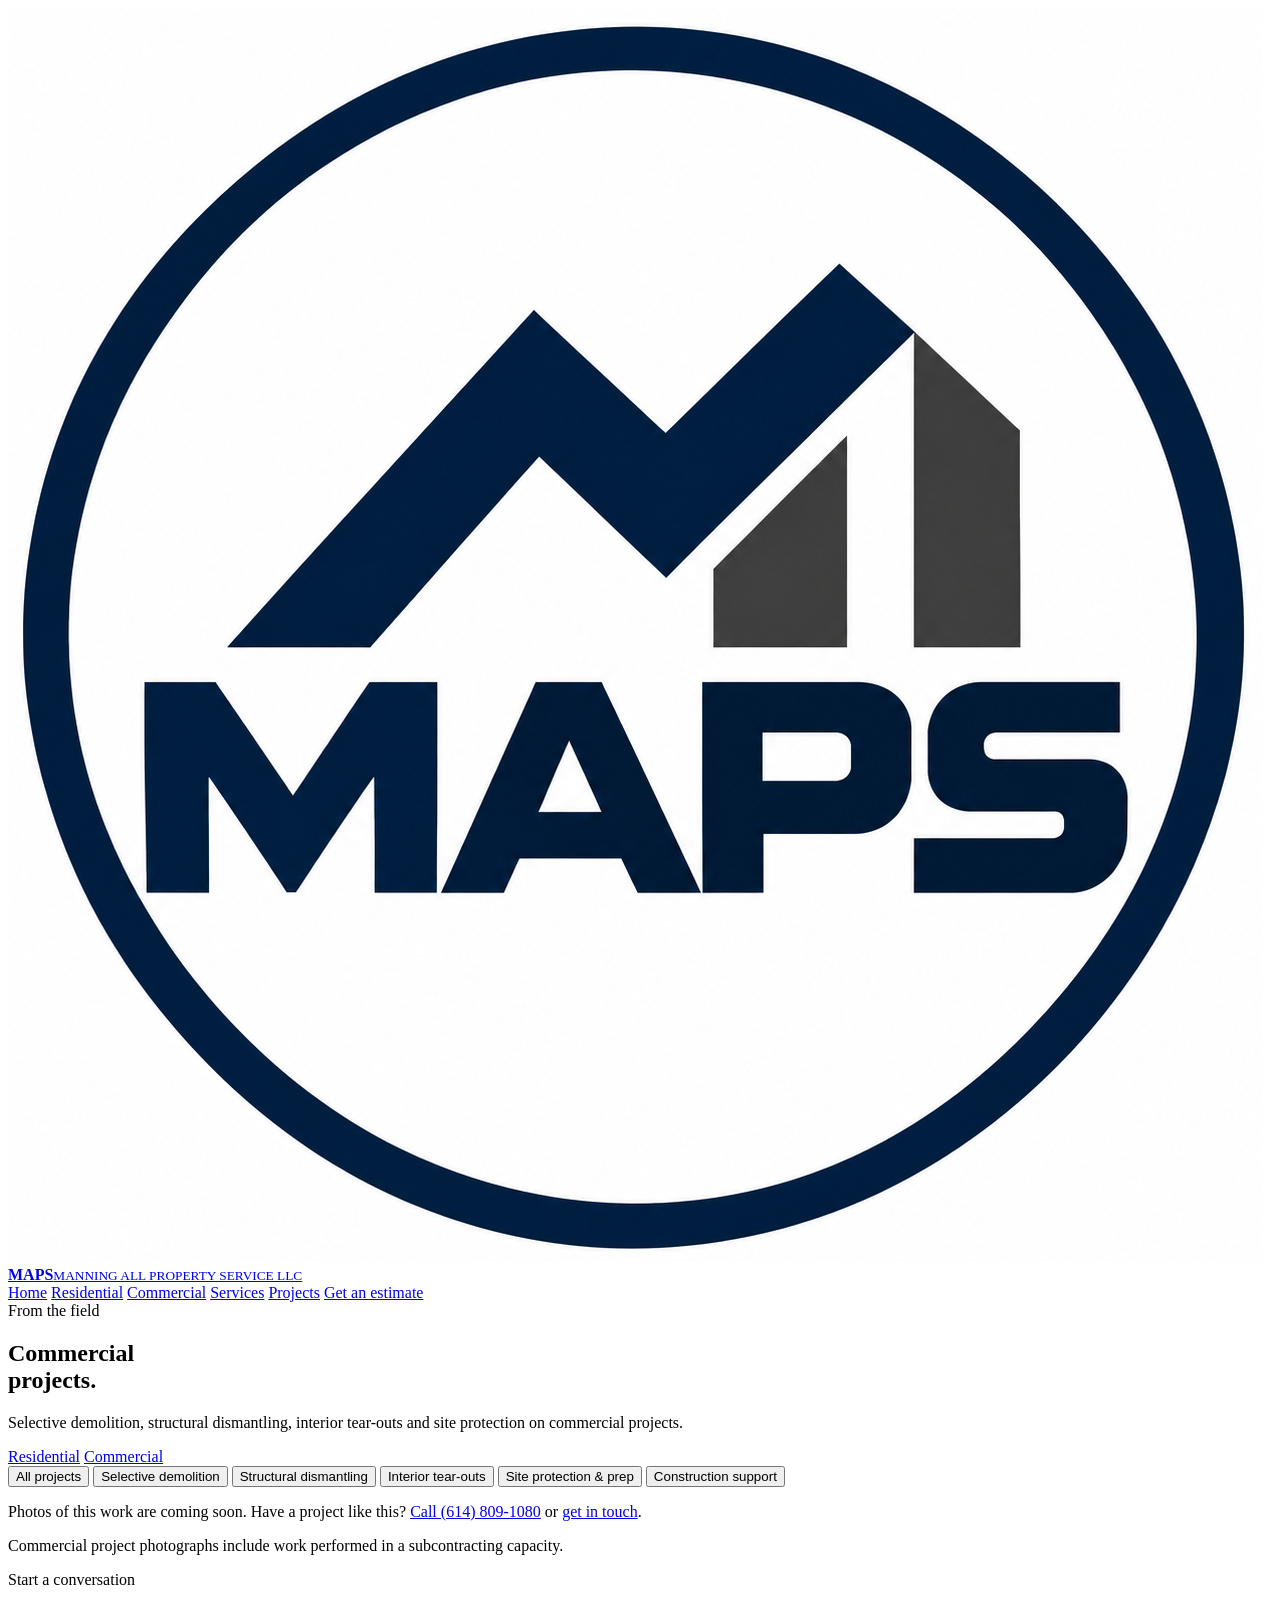
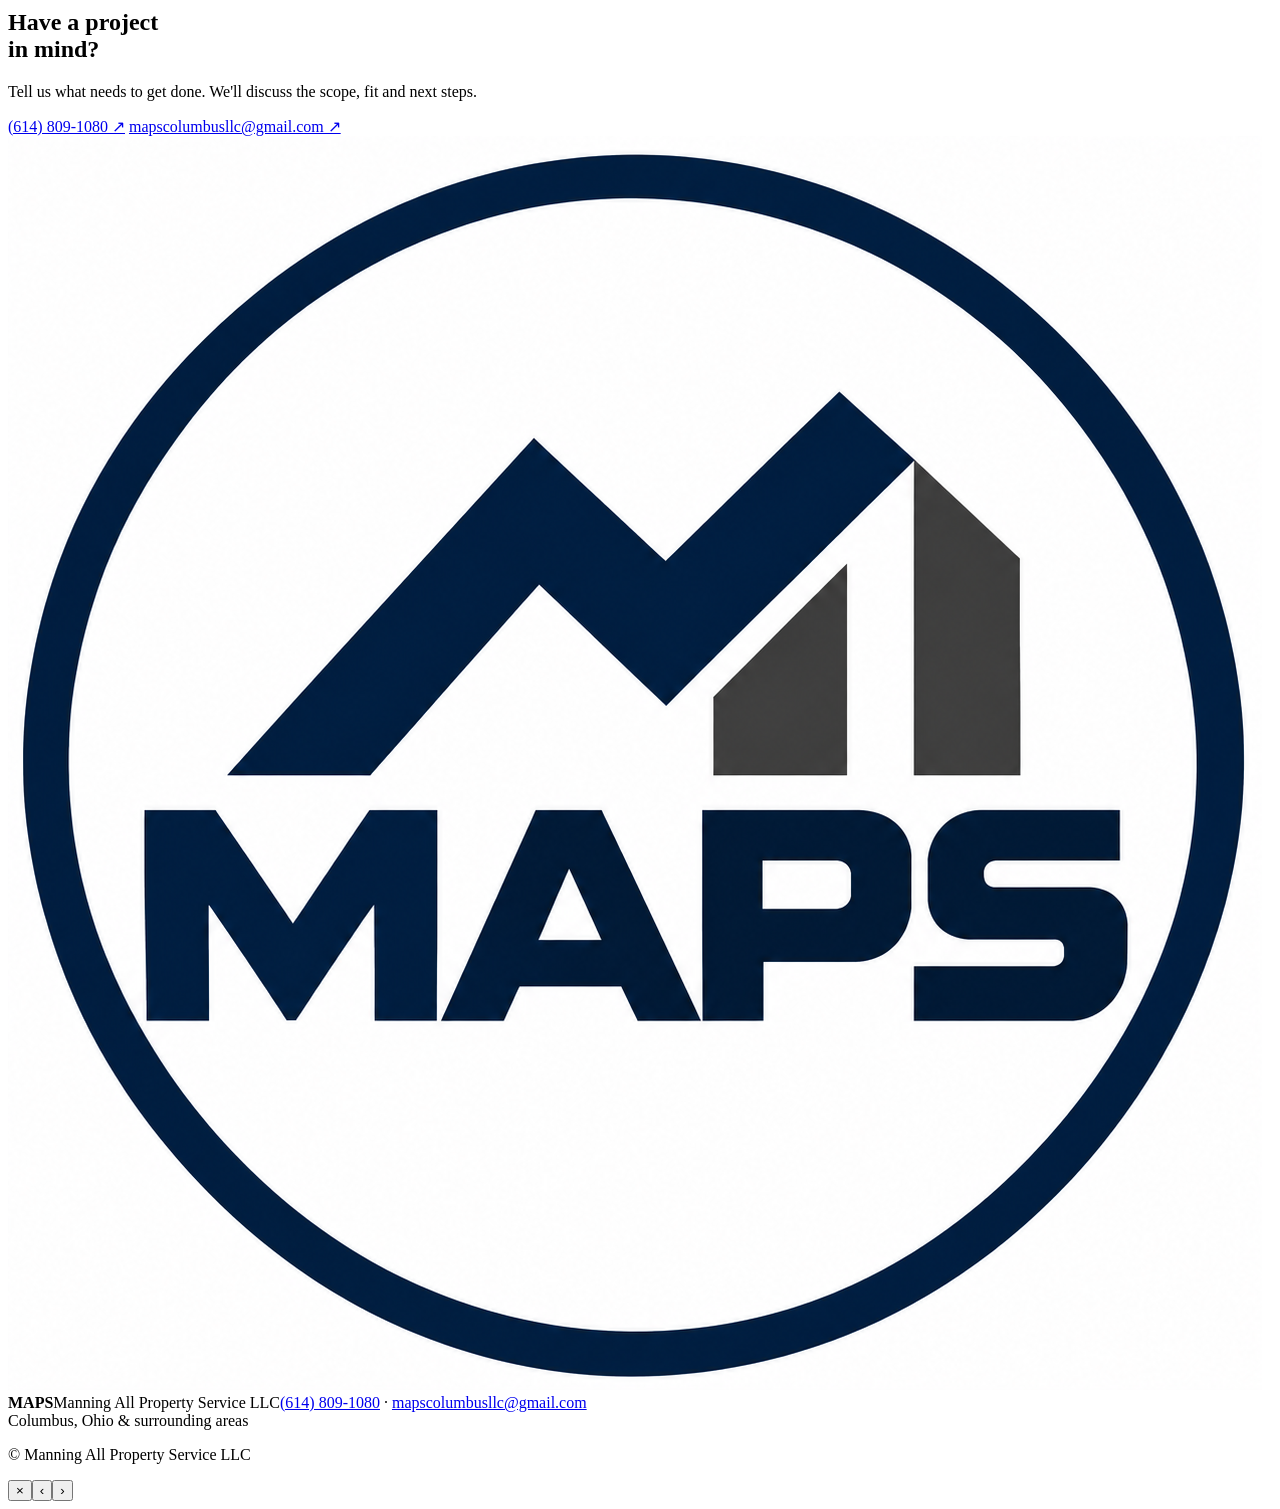
==== commercial-projects.html @ 6e8c0069 "New site: landing page, residential/commercial pages, project galleries" ====
<!doctype html>
<html lang="en">
<head>
<meta charset="utf-8">
<meta name="viewport" content="width=device-width,initial-scale=1">
<title>Commercial Projects | MAPS</title>
<meta name="description" content="Photos of MAPS commercial projects in Columbus and Central Ohio.">
<link rel="icon" href="maps-logo.png">
<link rel="stylesheet" href="css/site.css">
</head>
<body>
<header class="header"><div class="container nav">
  <a class="brand" href="index.html"><img alt="MAPS logo" src="maps-logo.png"><span><b>MAPS</b><small>MANNING ALL PROPERTY SERVICE LLC</small></span></a>
  <nav class="menu">
    <a class="hide-sm" href="index.html">Home</a>
    <a class="hide-sm" href="residential.html">Residential</a>
    <a class="hide-sm" href="commercial.html">Commercial</a>
    <a class="hide-sm" href="commercial.html#services">Services</a>
    <a href="commercial-projects.html" aria-current="page">Projects</a>
    <a class="navcta" href="commercial.html#contact">Get an estimate</a>
  </nav>
</div></header>

<main id="top">
<section class="gallery-hero"><div class="container">
  <span class="eyebrow">From the field</span>
  <h1>Commercial<br>projects.</h1>
  <p>Selective demolition, structural dismantling, interior tear-outs and site protection on commercial projects.</p>
  <nav class="gallery-switch" aria-label="Choose a gallery">
    <a href="residential-projects.html">Residential</a>
    <a href="commercial-projects.html" aria-current="page">Commercial</a>
  </nav>
</div></section>
<section class="gallery"><div class="container">
  <div class="gallery-filters" role="group" aria-label="Filter by service">
    <button type="button" data-filter="all" aria-pressed="true">All projects</button>
    <button type="button" data-filter="selective-demolition">Selective demolition</button>
    <button type="button" data-filter="structural-dismantling">Structural dismantling</button>
    <button type="button" data-filter="interior-tear-outs">Interior tear-outs</button>
    <button type="button" data-filter="site-protection">Site protection &amp; prep</button>
    <button type="button" data-filter="construction-support">Construction support</button>
  </div>
  <p class="gallery-count" aria-live="polite"></p>
  <!-- Photos come from data/commercial-projects.json (add as many as you like) -->
  <div class="gallery-grid" data-photos="data/commercial-projects.json"></div>
  <p class="gallery-empty">Photos of this work are coming soon. Have a project like this? <a href="tel:+16148091080">Call (614) 809-1080</a> or <a href="commercial.html#contact">get in touch</a>.</p>
  <p class="fine">Commercial project photographs include work performed in a subcontracting capacity.</p>
</div></section>
<section class="contact" id="contact"><div class="container contact-grid">
  <div>
    <span class="eyebrow">Start a conversation</span>
    <h2>Have a project<br>in mind?</h2>
    <p>Tell us what needs to get done. We'll discuss the scope, fit and next steps.</p>
  </div>
  <div class="contact-links">
    <a href="tel:+16148091080">(614) 809-1080 ↗</a>
    <a href="mailto:mapscolumbusllc@gmail.com?subject=Commercial%20Estimate%20Request">mapscolumbusllc@gmail.com ↗</a>
  </div>
</div></section>
</main>

<footer><div class="container foot">
  <div class="footer-brand"><img alt="MAPS logo" src="maps-logo.png"><div><strong>MAPS</strong><span>Manning All Property Service LLC</span><span><a href="tel:+16148091080">(614) 809-1080</a> · <a href="mailto:mapscolumbusllc@gmail.com">mapscolumbusllc@gmail.com</a></span></div></div>
  <div><span>Columbus, Ohio &amp; surrounding areas</span><p>© <span id="year"></span> Manning All Property Service LLC</p></div>
</div></footer>

<div aria-hidden="true" aria-label="Enlarged project photo" aria-modal="true" class="lightbox" id="photo-lightbox" role="dialog"><button aria-label="Close photo" class="lightbox-close" type="button">×</button><button aria-label="Previous photo" class="lightbox-prev" type="button">‹</button><img alt="" id="lightbox-image"><button aria-label="Next photo" class="lightbox-next" type="button">›</button><div class="lightbox-caption" id="lightbox-caption"></div></div>
<script src="js/site.js"></script>
</body>
</html>
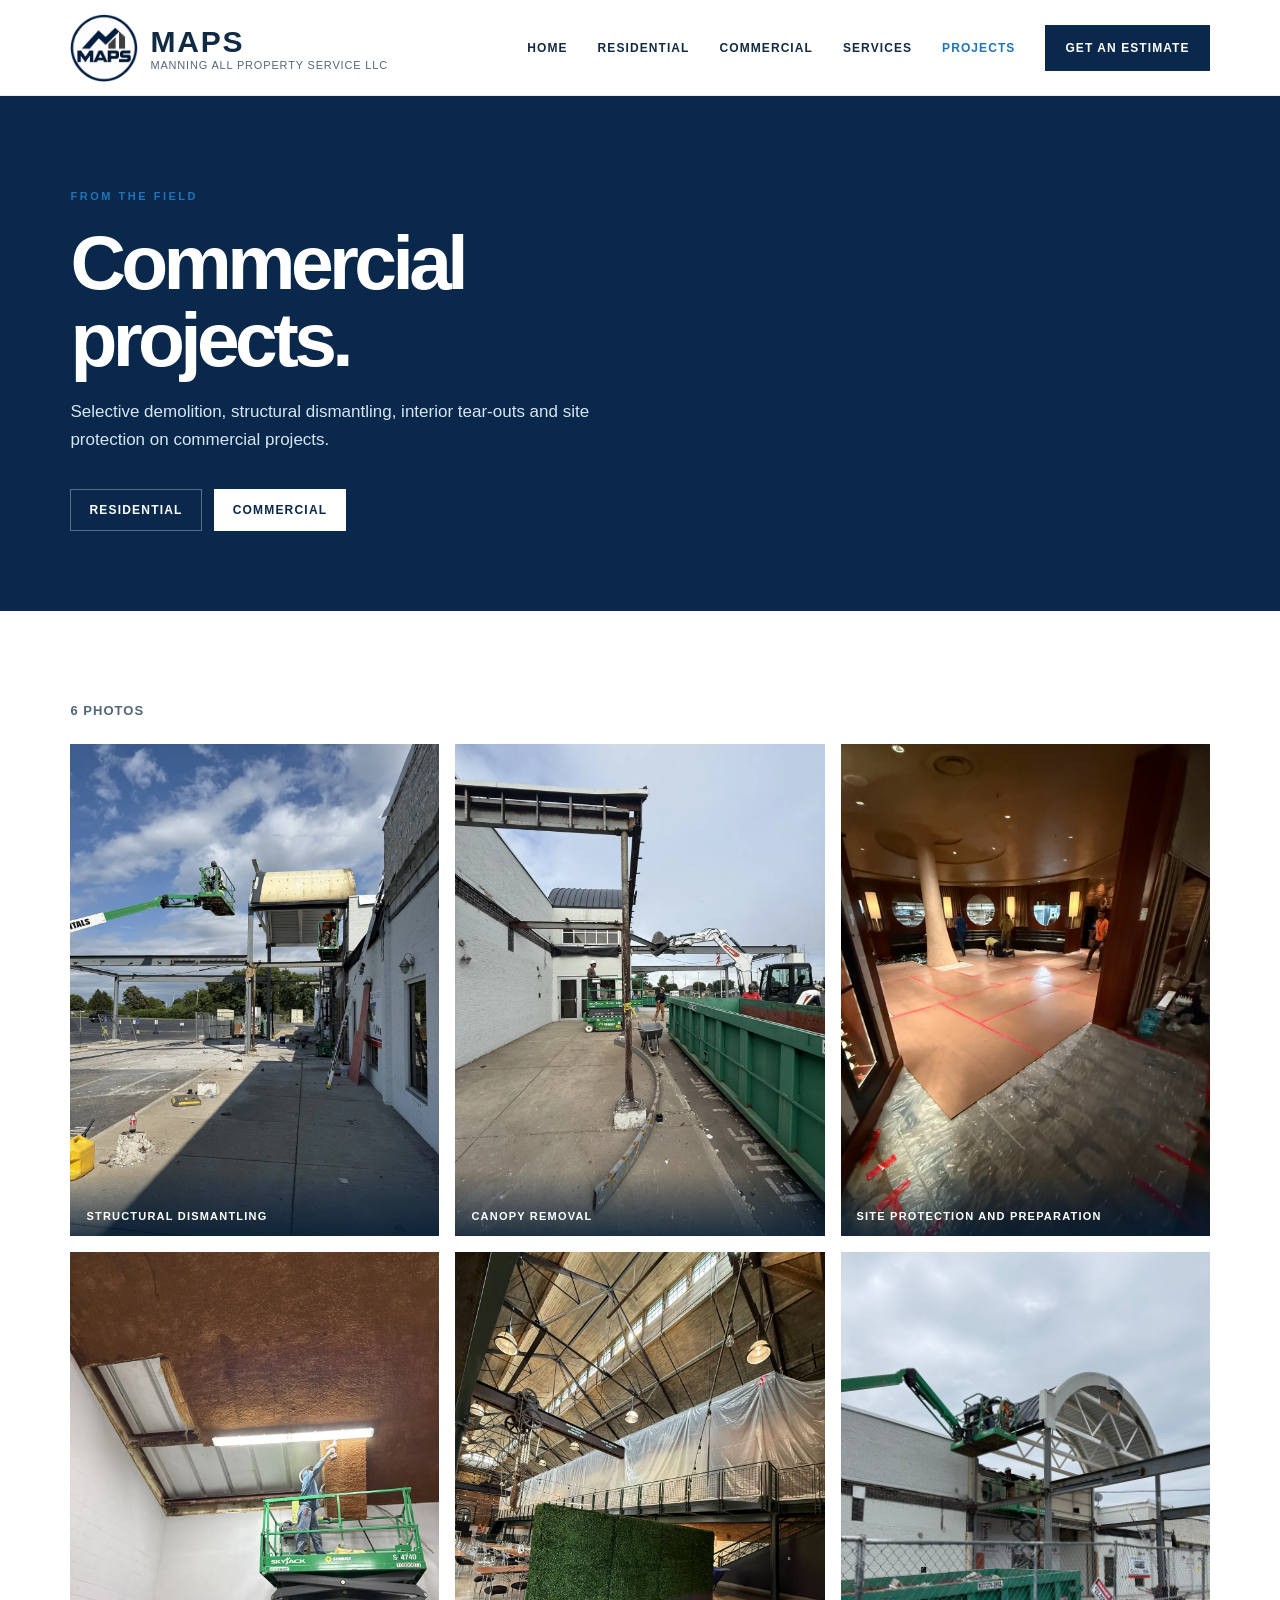
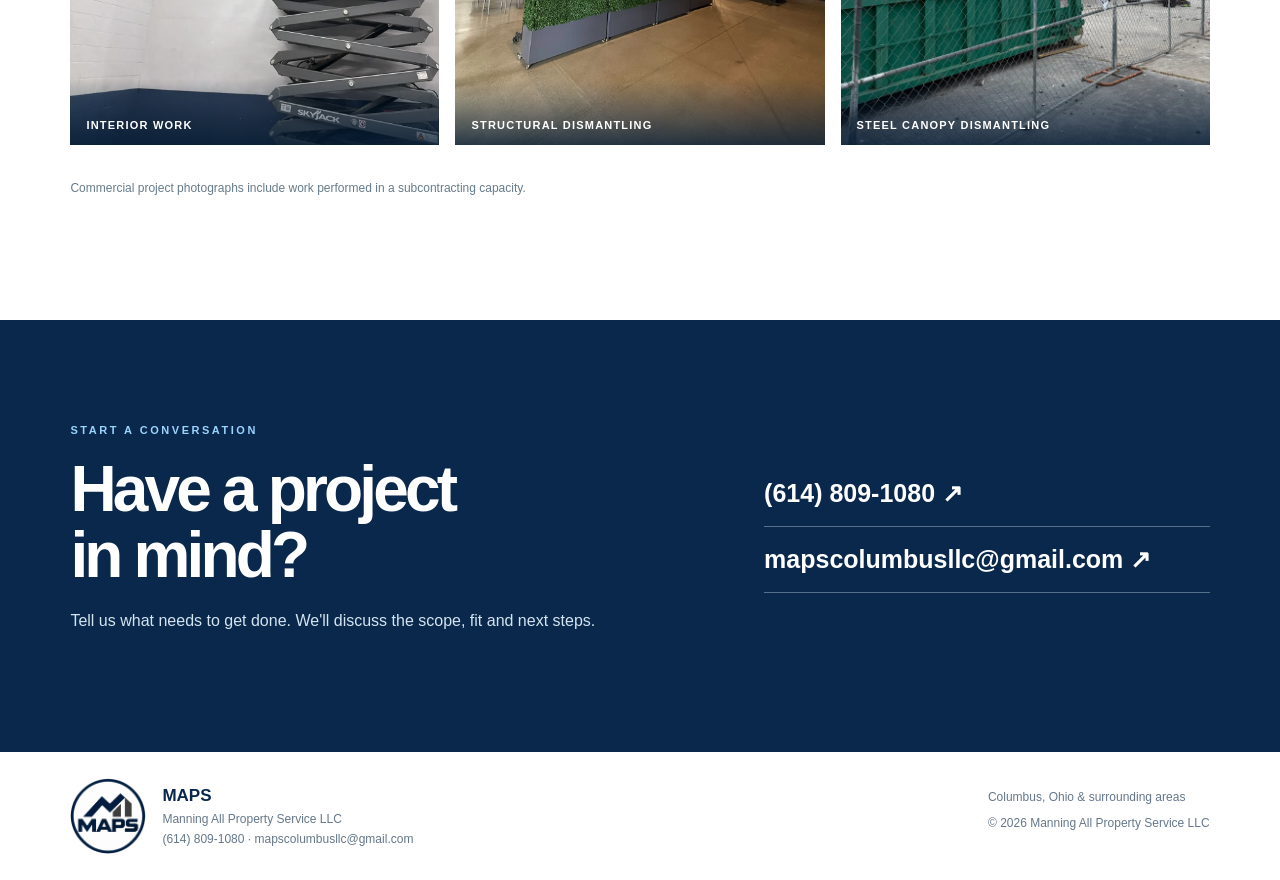
==== commit c42d8ea9: "Services list drives cards, filters and photos" ====
--- a/commercial-projects.html
+++ b/commercial-projects.html
@@ -32,14 +32,7 @@
   </nav>
 </div></section>
 <section class="gallery"><div class="container">
-  <div class="gallery-filters" role="group" aria-label="Filter by service">
-    <button type="button" data-filter="all" aria-pressed="true">All projects</button>
-    <button type="button" data-filter="selective-demolition">Selective demolition</button>
-    <button type="button" data-filter="structural-dismantling">Structural dismantling</button>
-    <button type="button" data-filter="interior-tear-outs">Interior tear-outs</button>
-    <button type="button" data-filter="site-protection">Site protection &amp; prep</button>
-    <button type="button" data-filter="construction-support">Construction support</button>
-  </div>
+  <div class="gallery-filters" role="group" aria-label="Filter by service"></div>
   <p class="gallery-count" aria-live="polite"></p>
   <!-- Photos come from data/commercial-projects.json (add as many as you like) -->
   <div class="gallery-grid" data-photos="data/commercial-projects.json"></div>
--- a/css/site.css
+++ b/css/site.css
@@ -0,0 +1,223 @@
+/* MAPS shared styles — used by every page */
+:root{--navy:#09284b;--blue:#2074b9;--ink:#102b43;--muted:#52677a;--offwhite:#f4f2ee;--white:#fff}
+*{box-sizing:border-box}
+html{scroll-behavior:smooth}
+body{margin:0;background:#fff;color:var(--ink);font-family:Arial,Helvetica,sans-serif}
+a{text-decoration:none;color:inherit}
+button{font:inherit;cursor:pointer}
+img{max-width:100%}
+.container{width:min(1240px,89%);margin:auto}
+
+/* Header */
+.header{height:96px;background:#fff;display:flex;align-items:center;position:sticky;top:0;z-index:20;border-bottom:1px solid #e6edf2}
+.nav{display:flex;justify-content:space-between;align-items:center;gap:24px}
+.brand{display:flex;align-items:center;gap:12px;flex-shrink:0}
+.brand img{width:68px;height:68px;border-radius:50%;object-fit:cover}
+.brand b{font-size:30px;letter-spacing:.06em}
+.brand small{display:block;font-size:11px;letter-spacing:.075em;color:var(--muted)}
+.menu{display:flex;align-items:center;gap:30px;font-size:12px;font-weight:800;text-transform:uppercase;letter-spacing:.09em}
+.menu a:hover,.menu a[aria-current="page"]{color:var(--blue)}
+.menu .navcta,.menu .navcta:hover{background:var(--navy);color:#fff;padding:16px 20px}
+
+/* Hero */
+.hero{background:var(--navy);color:#fff;position:relative;overflow:hidden}
+.hero-grid{display:grid;grid-template-columns:48% 52%;min-height:640px}
+.hero-copy{padding:90px 4% 90px max(3vw,calc((100vw - 1400px)/2));display:flex;flex-direction:column;justify-content:center}
+.eyebrow{font-size:11px;text-transform:uppercase;letter-spacing:.23em;font-weight:800;color:var(--blue)}
+.hero .eyebrow,.contact .eyebrow,.band .eyebrow{color:#9bd4ff}
+.hero h1{font-size:clamp(54px,6vw,98px);line-height:.98;letter-spacing:-.065em;margin:25px 0}
+.hero p{font-size:17px;line-height:1.7;max-width:420px;color:#d7e6f5}
+.hero a.action{margin-top:30px;background:#fff;color:var(--navy);font-weight:800;font-size:12px;letter-spacing:.11em;padding:18px 23px;align-self:flex-start;text-transform:uppercase}
+.hero-photo{position:relative;min-height:520px;background:#1c3a5c}
+.hero-photo img{width:100%;height:100%;position:absolute;inset:0;object-fit:cover}
+.vertical{position:absolute;bottom:24px;right:26px;color:#fff;font-size:11px;letter-spacing:.2em;text-transform:uppercase;text-shadow:0 1px 4px #000}
+
+/* Text + photo sections */
+.intro{padding:120px 0 100px}
+.intro-grid{display:grid;grid-template-columns:1fr 1.3fr;gap:12%;align-items:start}
+.intro h2,.story h2,.contact h2,.oncall h2{font-size:clamp(40px,5vw,72px);line-height:1.04;letter-spacing:-.06em;margin:18px 0}
+.intro p,.story p,.oncall p{font-size:17px;line-height:1.85;color:var(--muted)}
+.rule{height:4px;width:66px;background:var(--blue);margin-top:30px}
+.story{padding:35px 0 120px;overflow:hidden}
+.story-grid{display:grid;grid-template-columns:1fr 1fr;gap:8%;align-items:center}
+.story-copy{padding:50px 0}
+.story-number{font-size:12px;font-weight:800;letter-spacing:.2em;color:var(--blue);text-transform:uppercase}
+.details{font-size:12px;font-weight:800;letter-spacing:.13em;text-transform:uppercase;color:var(--navy);margin-top:25px;line-height:1.9}
+.image-composition{position:relative;padding:0 40px 65px 0}
+.image-composition img.main-img{display:block;width:100%;height:520px;object-fit:cover;background:#dde6ee}
+.image-composition img.inset{position:absolute;width:46%;height:250px;object-fit:cover;right:-20px;bottom:0;border:9px solid #fff;box-shadow:0 16px 45px #08294b24;background:#dde6ee}
+.story.reverse .story-copy{order:2}
+.story.reverse .image-composition{order:1;padding:55px 0 0 40px}
+.story.reverse .image-composition img.main-img{height:490px}
+.story.reverse .image-composition img.inset{left:-20px;right:auto;top:0;bottom:auto}
+.service-photo-strip{display:grid;grid-template-columns:1fr 1fr;gap:20px;margin-top:22px}
+.service-photo-strip img{width:100%;height:235px;object-fit:cover;display:block;background:#dde6ee}
+
+/* Navy band (One call. More possibilities.) */
+.band{background:var(--navy);color:#fff;padding:80px 0}
+.band-grid{display:grid;grid-template-columns:1fr 1.1fr auto;gap:45px;align-items:center}
+.band h2{font-size:clamp(34px,4vw,52px);line-height:1.05;letter-spacing:-.05em;margin:14px 0 0}
+.band p{color:#d4e4f1;line-height:1.75;font-size:16px;margin:0}
+.band a{border-bottom:2px solid #85c6fb;padding-bottom:9px;font-size:12px;font-weight:800;letter-spacing:.12em;text-transform:uppercase;white-space:nowrap}
+
+/* 24/7 on-call */
+.oncall{padding:100px 0;background:#f0f6fb}
+.oncall-grid{display:grid;grid-template-columns:1fr 1fr;gap:7%;align-items:center}
+.oncall-call{display:inline-block;margin-top:15px;background:var(--navy);color:#fff;padding:17px 23px;font-size:13px;font-weight:800;letter-spacing:.06em}
+.oncall-gallery{display:grid;grid-template-columns:1fr 1fr;gap:12px}
+.oncall-gallery img{width:100%;height:195px;object-fit:cover;display:block;background:#dde6ee}
+.oncall-gallery img:first-child{grid-column:span 2;height:290px}
+
+/* Selected projects slideshow */
+.work{padding:110px 0}
+.work-heading{display:flex;justify-content:space-between;align-items:end;gap:30px;margin-bottom:42px}
+.work-heading h2{font-size:clamp(39px,5vw,66px);line-height:1.05;letter-spacing:-.06em;margin:15px 0 0}
+.work-heading p{max-width:380px;color:var(--muted);line-height:1.7;margin:0}
+.project-slider{position:relative;overflow:hidden;background:var(--navy);height:560px}
+.project-slide{position:absolute;inset:0;margin:0;opacity:0;transition:opacity .6s;pointer-events:none}
+.project-slide.active{opacity:1;pointer-events:auto}
+.project-slide img{display:block;width:100%;height:100%;object-fit:cover}
+.project-slide figcaption{position:absolute;bottom:0;left:0;right:0;padding:55px 25px 22px;color:#fff;background:linear-gradient(transparent,#061d35df);font-weight:800;letter-spacing:.1em;text-transform:uppercase;font-size:13px;pointer-events:none}
+.slide-arrow{position:absolute;top:50%;transform:translateY(-50%);z-index:2;border:0;background:rgba(9,40,75,.75);color:#fff;font-size:26px;width:48px;height:48px}
+.slide-arrow:hover{background:var(--navy)}
+.slide-arrow.prev{left:14px}.slide-arrow.next{right:14px}
+.slide-footer{display:flex;justify-content:space-between;align-items:center;gap:16px;margin-top:16px;flex-wrap:wrap}
+.slide-status{font-size:13px;color:var(--muted);font-weight:700;letter-spacing:.08em}
+.view-all{font-size:12px;font-weight:800;letter-spacing:.12em;text-transform:uppercase;color:var(--navy);border-bottom:2px solid var(--blue);padding-bottom:6px}
+.slider-empty{color:#d4e4f1;display:flex;align-items:center;justify-content:center;height:100%;font-size:14px}
+.fine{font-size:12px;color:#667b8b;margin-top:18px;line-height:1.6}
+
+/* Project gallery pages */
+.gallery-hero{background:var(--navy);color:#fff;padding:90px 0 80px}
+.gallery-hero h1{font-size:clamp(48px,6vw,88px);line-height:1;letter-spacing:-.06em;margin:20px 0}
+.gallery-hero p{color:#d7e6f5;font-size:17px;line-height:1.7;max-width:560px;margin:0}
+.gallery-switch{display:flex;gap:12px;margin-top:34px;flex-wrap:wrap}
+.gallery-switch a{border:1px solid #57718a;color:#fff;padding:13px 18px;font-size:12px;font-weight:800;letter-spacing:.1em;text-transform:uppercase}
+.gallery-switch a[aria-current="page"]{background:#fff;color:var(--navy);border-color:#fff}
+.gallery{padding:70px 0 110px}
+.gallery-grid{columns:3 300px;column-gap:16px}
+.gallery-grid figure{margin:0 0 16px;break-inside:avoid;position:relative;overflow:hidden;background:#dde6ee}
+.gallery-grid img{display:block;width:100%;height:auto;transition:transform .5s}
+.gallery-grid figure:hover img{transform:scale(1.03)}
+.gallery-grid figcaption{position:absolute;left:0;right:0;bottom:0;padding:40px 16px 14px;color:#fff;font-size:11px;font-weight:800;letter-spacing:.11em;text-transform:uppercase;background:linear-gradient(transparent,#061d35d0);pointer-events:none}
+.gallery-count{color:var(--muted);font-size:13px;margin:0 0 26px;font-weight:700;letter-spacing:.08em;text-transform:uppercase}
+
+/* Contact + footer */
+.contact{background:var(--navy);color:#fff;padding:100px 0}
+.contact-grid{display:grid;grid-template-columns:1.4fr 1fr;gap:70px;align-items:center}
+.contact p{color:#d4e4f1;line-height:1.8}
+.contact-links{display:flex;flex-direction:column;gap:18px}
+.contact-links a{border-bottom:1px solid #57718a;padding-bottom:18px;font-size:clamp(16px,2.2vw,25px);font-weight:700;overflow-wrap:anywhere}
+.contact-links a:hover{color:#9bd4ff}
+footer{padding:26px 0;font-size:12px;color:#65778a}
+.foot{display:flex;justify-content:space-between;align-items:center;gap:20px;flex-wrap:wrap}
+.footer-brand{display:flex;align-items:center;gap:16px}
+.footer-brand img{width:76px;height:76px;border-radius:50%;object-fit:cover}
+.footer-brand strong{display:block;font-size:17px;color:var(--navy)}
+.footer-brand span{display:block;margin-top:6px}
+
+/* Photo enlarge (lightbox) */
+img.photo-expand{cursor:zoom-in}
+.lightbox{position:fixed;inset:0;background:rgba(3,14,26,.96);z-index:1000;display:none;align-items:center;justify-content:center;padding:55px 65px}
+.lightbox.open{display:flex}
+.lightbox img{max-width:100%;max-height:calc(100vh - 110px);object-fit:contain}
+.lightbox button{position:absolute;border:0;background:rgba(255,255,255,.15);color:#fff;font-size:27px;padding:9px 15px}
+.lightbox-close{right:20px;top:15px}.lightbox-prev{left:12px;top:50%}.lightbox-next{right:12px;top:50%}
+.lightbox-caption{position:absolute;bottom:16px;color:#fff;font-size:13px;text-align:center;left:12px;right:12px}
+
+/* Tablet */
+@media(max-width:900px){
+  .hero-grid{grid-template-columns:1fr}
+  .hero-copy{padding:80px 7%}
+  .hero-photo{min-height:400px}
+  .intro-grid,.story-grid,.band-grid,.contact-grid,.oncall-grid{grid-template-columns:1fr;gap:24px}
+  .story.reverse .image-composition{order:2}.story.reverse .story-copy{order:1}
+  .intro{padding:85px 0 50px}.story{padding:35px 0 65px}.story-copy{padding:15px 0}
+  .band a{justify-self:start}
+  .work{padding:75px 0}.work-heading{display:block}.work-heading p{margin-top:14px}
+  .oncall{padding:70px 0}
+  .project-slider{height:440px}
+}
+/* Phone */
+@media(max-width:600px){
+  .header{height:76px}
+  .brand img{width:46px;height:46px}.brand b{font-size:21px}.brand small{display:none}
+  .menu{gap:14px;font-size:10px;letter-spacing:.06em}
+  .menu>a.hide-sm{display:none}
+  .menu .navcta{padding:11px 10px;white-space:nowrap}
+  .hero h1{font-size:clamp(45px,12vw,64px)}
+  .hero-photo{min-height:320px}
+  .image-composition{padding-right:22px;padding-bottom:40px}
+  .image-composition img.main-img,.story.reverse .image-composition img.main-img{height:330px}
+  .image-composition img.inset{height:150px;right:-8px;border-width:5px}
+  .story.reverse .image-composition{padding-left:22px}
+  .story.reverse .image-composition img.inset{left:-8px}
+  .service-photo-strip{gap:12px}.service-photo-strip img{height:145px}
+  .oncall-gallery img{height:140px}.oncall-gallery img:first-child{height:220px}
+  .project-slider{height:320px}
+  .slide-arrow{width:40px;height:40px;font-size:22px}
+  .contact{padding:75px 0}
+  .lightbox{padding:55px 35px}.lightbox button{font-size:21px;padding:7px 10px}
+  .footer-brand img{width:62px;height:62px}
+  .gallery-hero{padding:65px 0 55px}
+}
+@media(prefers-reduced-motion:reduce){.project-slide,.gallery-grid img{transition:none}}
+@media(max-width:400px){.brand b{display:none}.menu{gap:12px}}
+
+/* Hero secondary link */
+.hero-actions{display:flex;align-items:center;gap:26px;flex-wrap:wrap;margin-top:30px}
+.hero-actions .action{margin-top:0}
+.action-link{color:#fff;font-size:12px;font-weight:800;letter-spacing:.11em;text-transform:uppercase;border-bottom:2px solid #85c6fb;padding-bottom:6px}
+
+/* Residential service cards */
+.services{padding:110px 0 40px}
+.services-heading{display:flex;justify-content:space-between;align-items:end;gap:40px;margin-bottom:44px}
+.services-heading h2{font-size:clamp(40px,5vw,72px);line-height:1.04;letter-spacing:-.06em;margin:18px 0 0}
+.services-heading p{max-width:400px;color:var(--muted);line-height:1.75;margin:0}
+.service-grid{display:grid;grid-template-columns:repeat(4,1fr);gap:16px}
+.service-card{display:flex;flex-direction:column;background:#f0f6fb;padding:28px 24px 24px;min-height:230px;border-top:4px solid transparent;transition:border-color .2s,transform .2s,box-shadow .2s}
+.service-card:hover,.service-card:focus-visible{border-top-color:var(--blue);transform:translateY(-3px);box-shadow:0 14px 34px #08294b1f}
+.service-num{font-size:12px;font-weight:800;letter-spacing:.2em;color:var(--blue)}
+.service-card h3{font-size:23px;letter-spacing:-.03em;line-height:1.15;margin:16px 0 10px;color:var(--navy)}
+.service-card p{color:var(--muted);line-height:1.6;font-size:15px;margin:0 0 18px}
+.service-more{margin-top:auto;font-size:11px;font-weight:800;letter-spacing:.12em;text-transform:uppercase;color:var(--navy)}
+.service-card.ask{background:var(--navy)}
+.service-card.ask h3{color:#fff}.service-card.ask p{color:#d4e4f1}.service-card.ask .service-num{color:#9bd4ff}.service-card.ask .service-more{color:#fff}
+
+/* How it works */
+.steps{padding:100px 0;background:#f0f6fb}
+.steps h2{font-size:clamp(36px,4.5vw,60px);line-height:1.05;letter-spacing:-.055em;margin:16px 0 44px}
+.step-list{list-style:none;padding:0;margin:0;display:grid;grid-template-columns:repeat(4,1fr);gap:28px;counter-reset:none}
+.step-list li{border-top:2px solid #c9dbea;padding-top:22px}
+.step-num{display:inline-flex;align-items:center;justify-content:center;width:38px;height:38px;border-radius:50%;background:var(--navy);color:#fff;font-weight:800;font-size:15px}
+.step-list h3{font-size:19px;letter-spacing:-.02em;margin:16px 0 8px;color:var(--navy)}
+.step-list p{color:var(--muted);line-height:1.65;margin:0;font-size:15px}
+.steps-call{display:inline-block;margin-top:40px;background:var(--navy);color:#fff;padding:17px 23px;font-size:13px;font-weight:800;letter-spacing:.06em}
+
+/* Commercial scope list */
+.scope{padding:110px 0 70px}
+.scope-grid{display:grid;grid-template-columns:.9fr 1.1fr;gap:8%;align-items:start}
+.scope h2{font-size:clamp(40px,5vw,72px);line-height:1.04;letter-spacing:-.06em;margin:18px 0}
+.scope p{color:var(--muted);line-height:1.8;font-size:16px}
+.scope-note{border-left:4px solid var(--blue);padding-left:16px}
+.scope-note strong{color:var(--navy)}
+.scope-list{list-style:none;margin:0;padding:0;border-top:1px solid #d5e1eb}
+.scope-list a{display:grid;grid-template-columns:48px 1fr auto;column-gap:14px;row-gap:4px;align-items:baseline;padding:22px 6px;border-bottom:1px solid #d5e1eb;transition:background .2s,padding .2s}
+.scope-list a:hover,.scope-list a:focus-visible{background:#f0f6fb;padding-left:14px}
+.scope-num{font-size:12px;font-weight:800;letter-spacing:.2em;color:var(--blue);grid-row:span 2}
+.scope-title{font-size:22px;font-weight:700;letter-spacing:-.02em;color:var(--navy)}
+.scope-desc{grid-column:2;color:var(--muted);font-size:15px;line-height:1.5}
+.scope-arrow{grid-column:3;grid-row:1 / span 2;align-self:center;font-size:20px;color:var(--blue)}
+
+/* Gallery filters */
+.gallery-filters{display:flex;flex-wrap:wrap;gap:10px;margin:0 0 22px}
+.gallery-filters button{border:1px solid #c9d7e3;background:#fff;color:var(--navy);padding:11px 16px;font-size:12px;font-weight:800;letter-spacing:.08em;text-transform:uppercase}
+.gallery-filters button:hover{border-color:var(--navy)}
+.gallery-filters button[aria-pressed="true"]{background:var(--navy);color:#fff;border-color:var(--navy)}
+.gallery-empty{background:#f0f6fb;padding:40px 28px;color:var(--muted);line-height:1.7;display:none}
+.gallery-empty a{color:var(--navy);font-weight:800}
+
+@media(max-width:1000px){.service-grid{grid-template-columns:repeat(2,1fr)}.step-list{grid-template-columns:repeat(2,1fr)}}
+@media(max-width:900px){.services-heading{display:block}.services-heading p{margin-top:14px}.scope-grid{grid-template-columns:1fr;gap:20px}.services{padding:75px 0 30px}.steps{padding:70px 0}.scope{padding:75px 0 40px}}
+@media(max-width:600px){.service-grid{grid-template-columns:1fr 1fr;gap:10px}.service-card{padding:20px 16px;min-height:0}.service-card h3{font-size:18px;margin:10px 0 6px}.service-card p{font-size:13px;margin-bottom:12px}.step-list{grid-template-columns:1fr;gap:20px}.scope-title{font-size:18px}.scope-list a{grid-template-columns:36px 1fr auto}}
+@media(max-width:400px){.service-grid{grid-template-columns:1fr}}
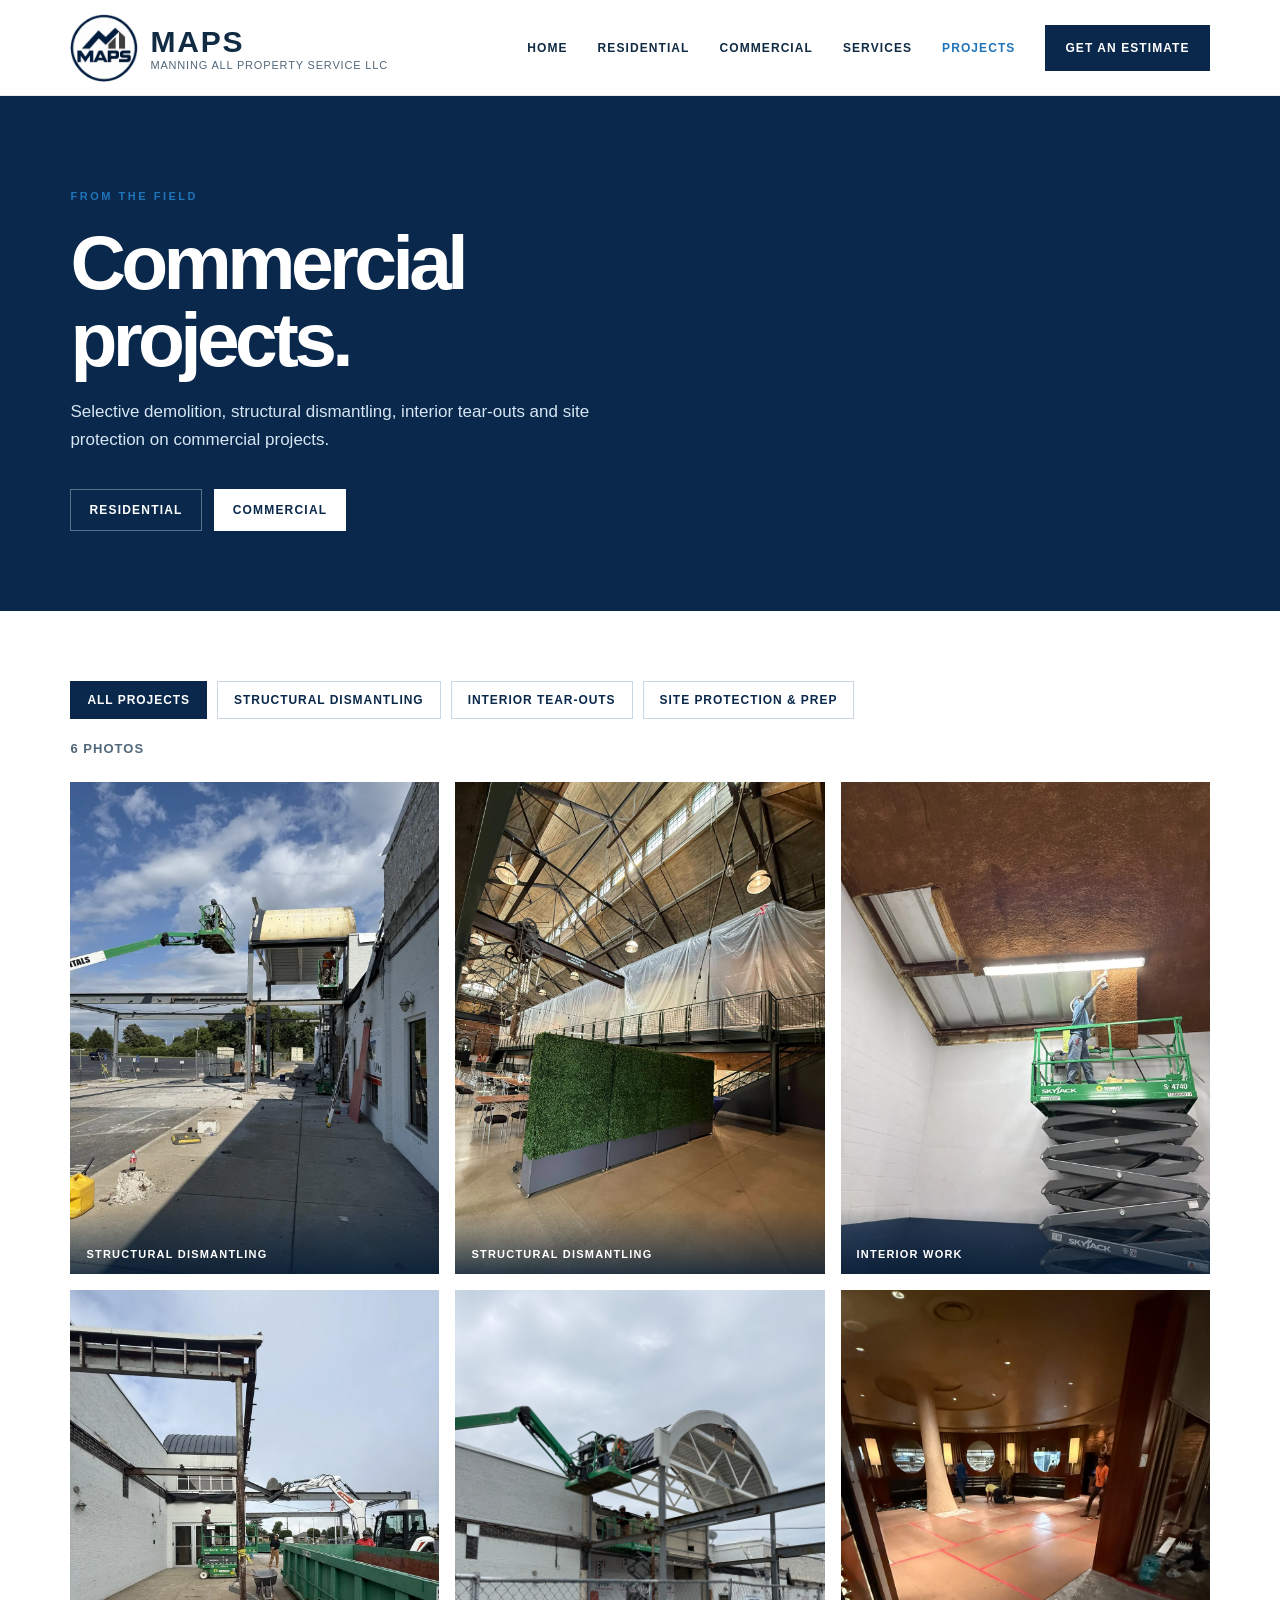
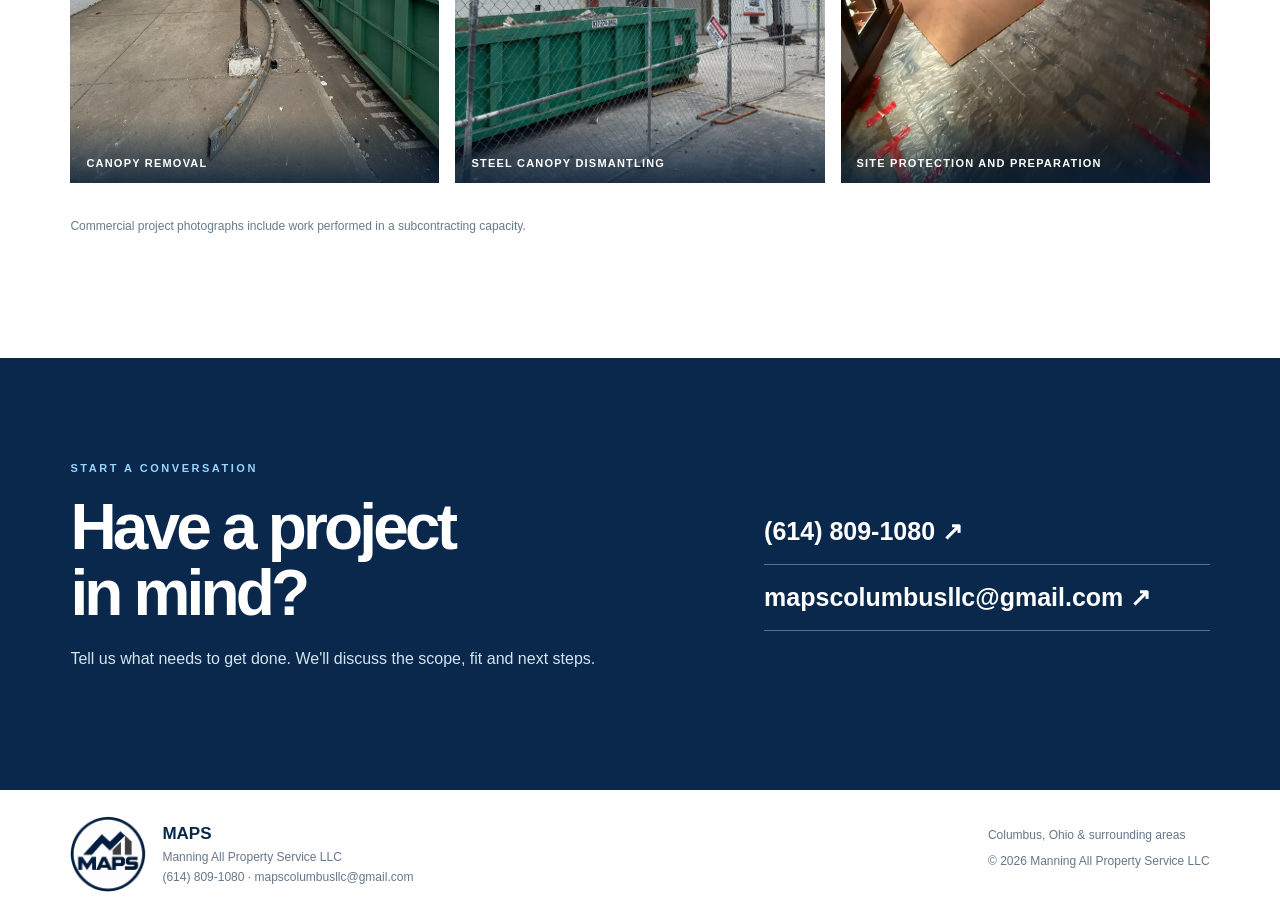
==== commit 320b3582: "Version script and style links" ====
--- a/commercial-projects.html
+++ b/commercial-projects.html
@@ -6,7 +6,7 @@
 <title>Commercial Projects | MAPS</title>
 <meta name="description" content="Photos of MAPS commercial projects in Columbus and Central Ohio.">
 <link rel="icon" href="maps-logo.png">
-<link rel="stylesheet" href="css/site.css">
+<link rel="stylesheet" href="css/site.css?v=2">
 </head>
 <body>
 <header class="header"><div class="container nav">
@@ -58,6 +58,6 @@
 </div></footer>
 
 <div aria-hidden="true" aria-label="Enlarged project photo" aria-modal="true" class="lightbox" id="photo-lightbox" role="dialog"><button aria-label="Close photo" class="lightbox-close" type="button">×</button><button aria-label="Previous photo" class="lightbox-prev" type="button">‹</button><img alt="" id="lightbox-image"><button aria-label="Next photo" class="lightbox-next" type="button">›</button><div class="lightbox-caption" id="lightbox-caption"></div></div>
-<script src="js/site.js"></script>
+<script src="js/site.js?v=2"></script>
 </body>
 </html>
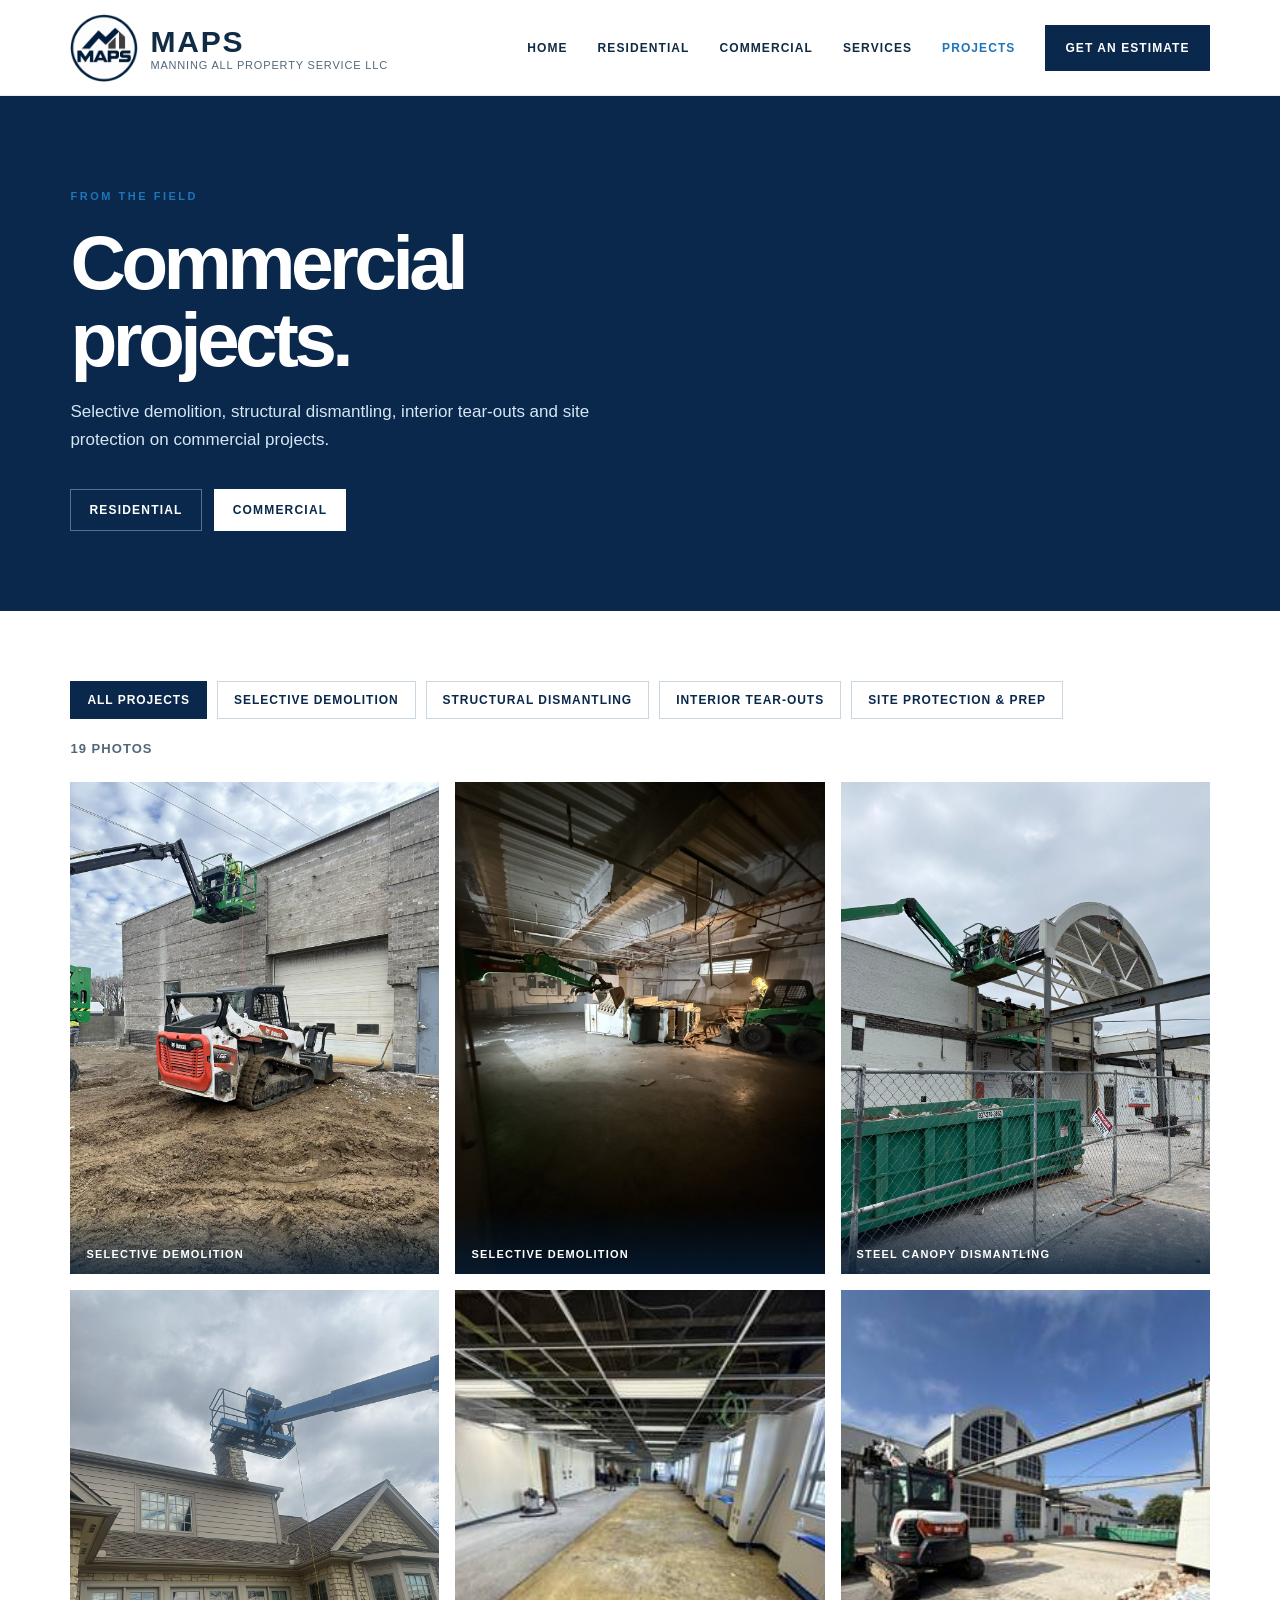
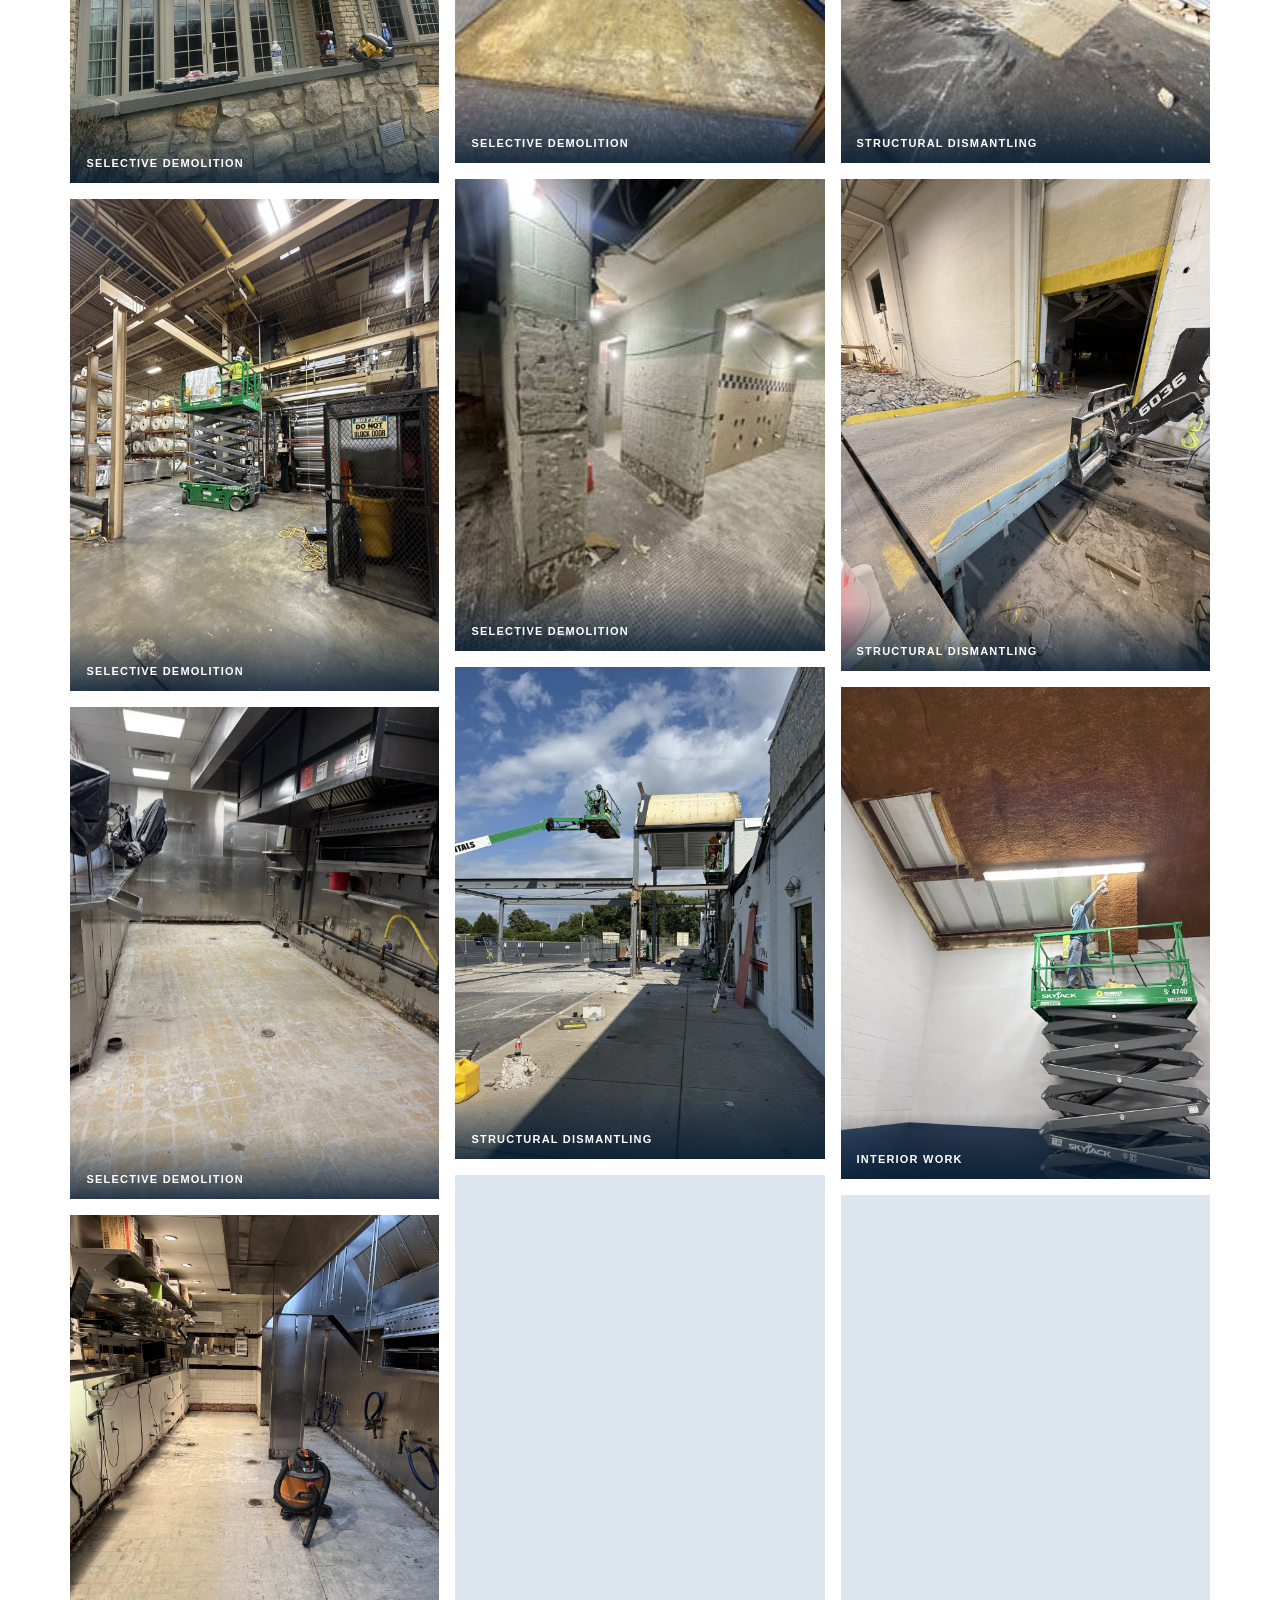
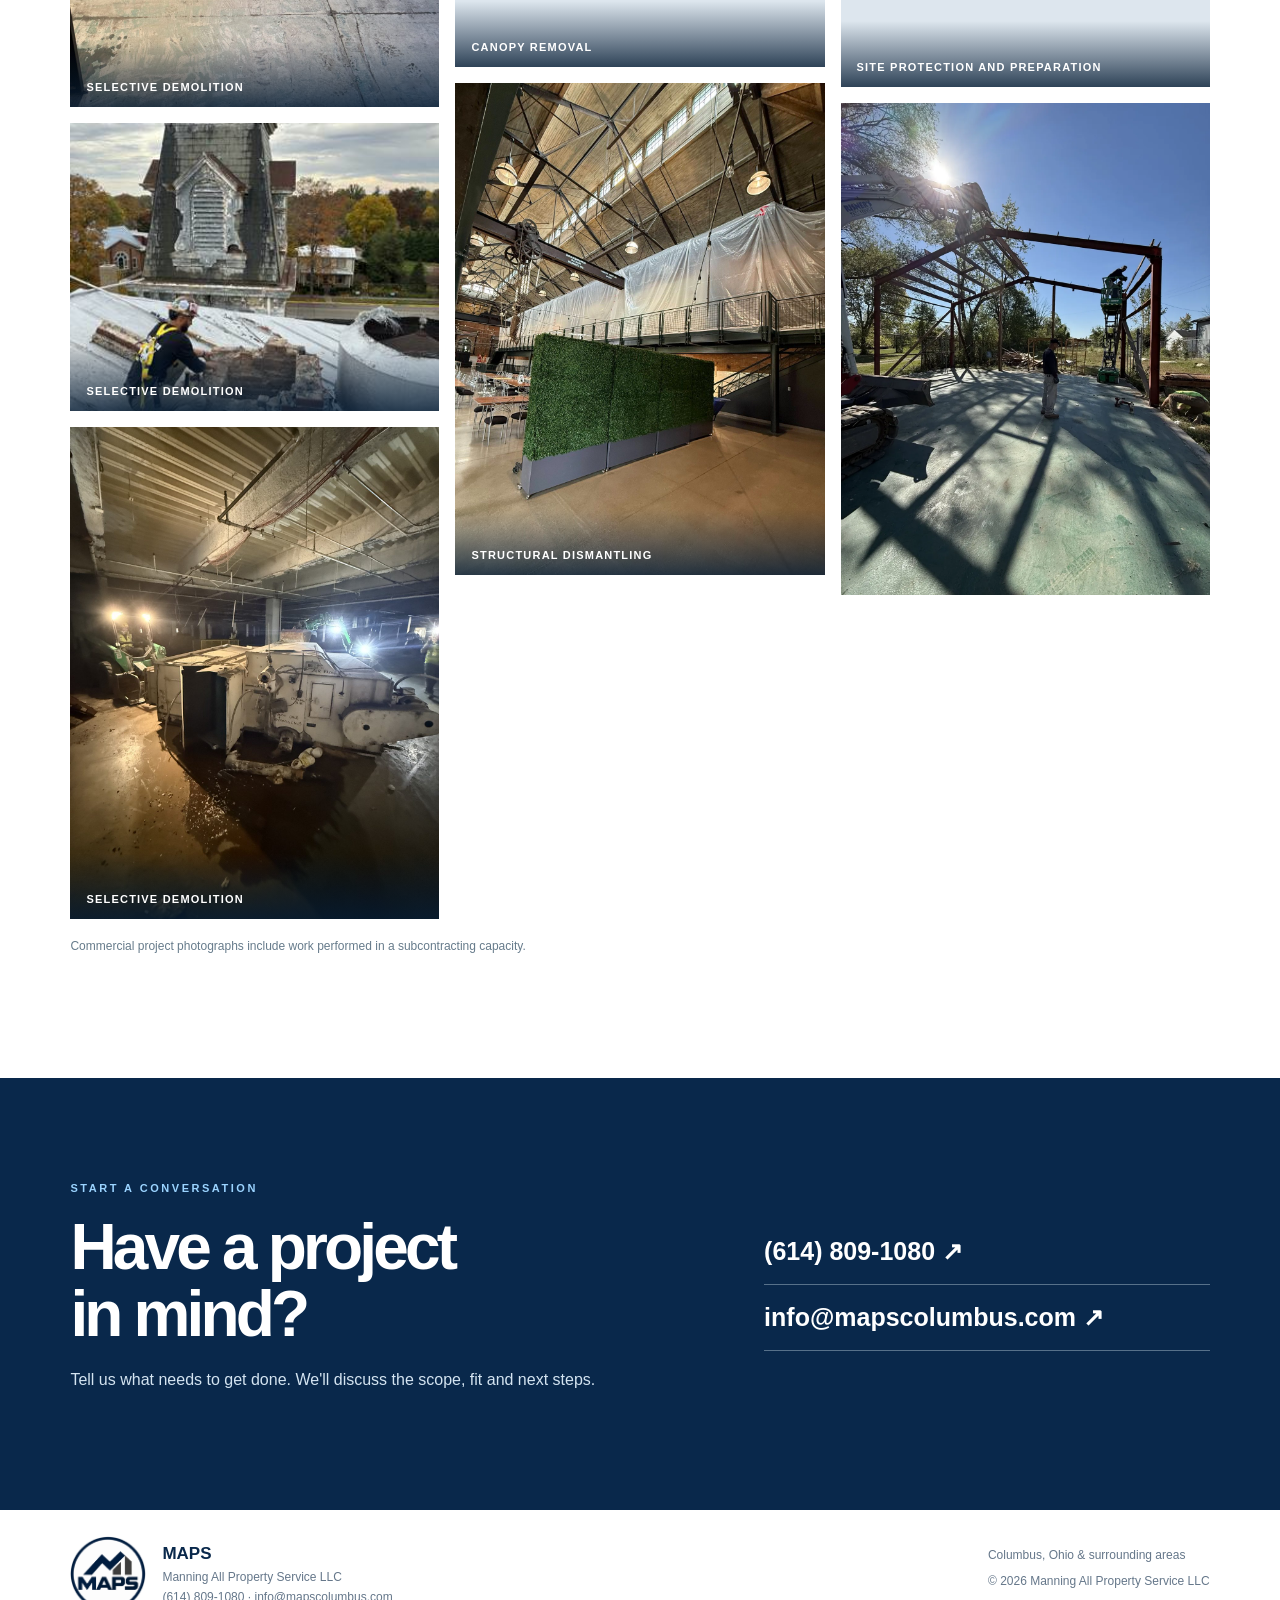
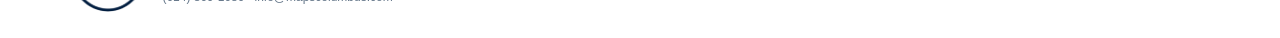
==== commit aadcd7e8: "Use info@mapscolumbus.com as contact email" ====
--- a/commercial-projects.html
+++ b/commercial-projects.html
@@ -47,13 +47,13 @@
   </div>
   <div class="contact-links">
     <a href="tel:+16148091080">(614) 809-1080 ↗</a>
-    <a href="mailto:mapscolumbusllc@gmail.com?subject=Commercial%20Estimate%20Request">mapscolumbusllc@gmail.com ↗</a>
+    <a href="mailto:info@mapscolumbus.com?subject=Commercial%20Estimate%20Request">info@mapscolumbus.com ↗</a>
   </div>
 </div></section>
 </main>
 
 <footer><div class="container foot">
-  <div class="footer-brand"><img alt="MAPS logo" src="maps-logo.png"><div><strong>MAPS</strong><span>Manning All Property Service LLC</span><span><a href="tel:+16148091080">(614) 809-1080</a> · <a href="mailto:mapscolumbusllc@gmail.com">mapscolumbusllc@gmail.com</a></span></div></div>
+  <div class="footer-brand"><img alt="MAPS logo" src="maps-logo.png"><div><strong>MAPS</strong><span>Manning All Property Service LLC</span><span><a href="tel:+16148091080">(614) 809-1080</a> · <a href="mailto:info@mapscolumbus.com">info@mapscolumbus.com</a></span></div></div>
   <div><span>Columbus, Ohio &amp; surrounding areas</span><p>© <span id="year"></span> Manning All Property Service LLC</p></div>
 </div></footer>
 
--- a/css/site.css
+++ b/css/site.css
@@ -64,9 +64,9 @@
 .oncall{padding:100px 0;background:#f0f6fb}
 .oncall-grid{display:grid;grid-template-columns:1fr 1fr;gap:7%;align-items:center}
 .oncall-call{display:inline-block;margin-top:15px;background:var(--navy);color:#fff;padding:17px 23px;font-size:13px;font-weight:800;letter-spacing:.06em}
-.oncall-gallery{display:grid;grid-template-columns:1fr 1fr;gap:12px}
-.oncall-gallery img{width:100%;height:195px;object-fit:cover;display:block;background:#dde6ee}
-.oncall-gallery img:first-child{grid-column:span 2;height:290px}
+.oncall-gallery{display:grid;grid-template-columns:2fr 1fr;grid-template-rows:minmax(0,1fr) minmax(0,1fr);gap:12px}
+.oncall-gallery img{width:100%;height:100%;object-fit:cover;display:block;background:#dde6ee}
+.oncall-gallery img:first-child{grid-row:span 2;height:auto;aspect-ratio:3/4}
 
 /* Selected projects slideshow */
 .work{padding:110px 0}
